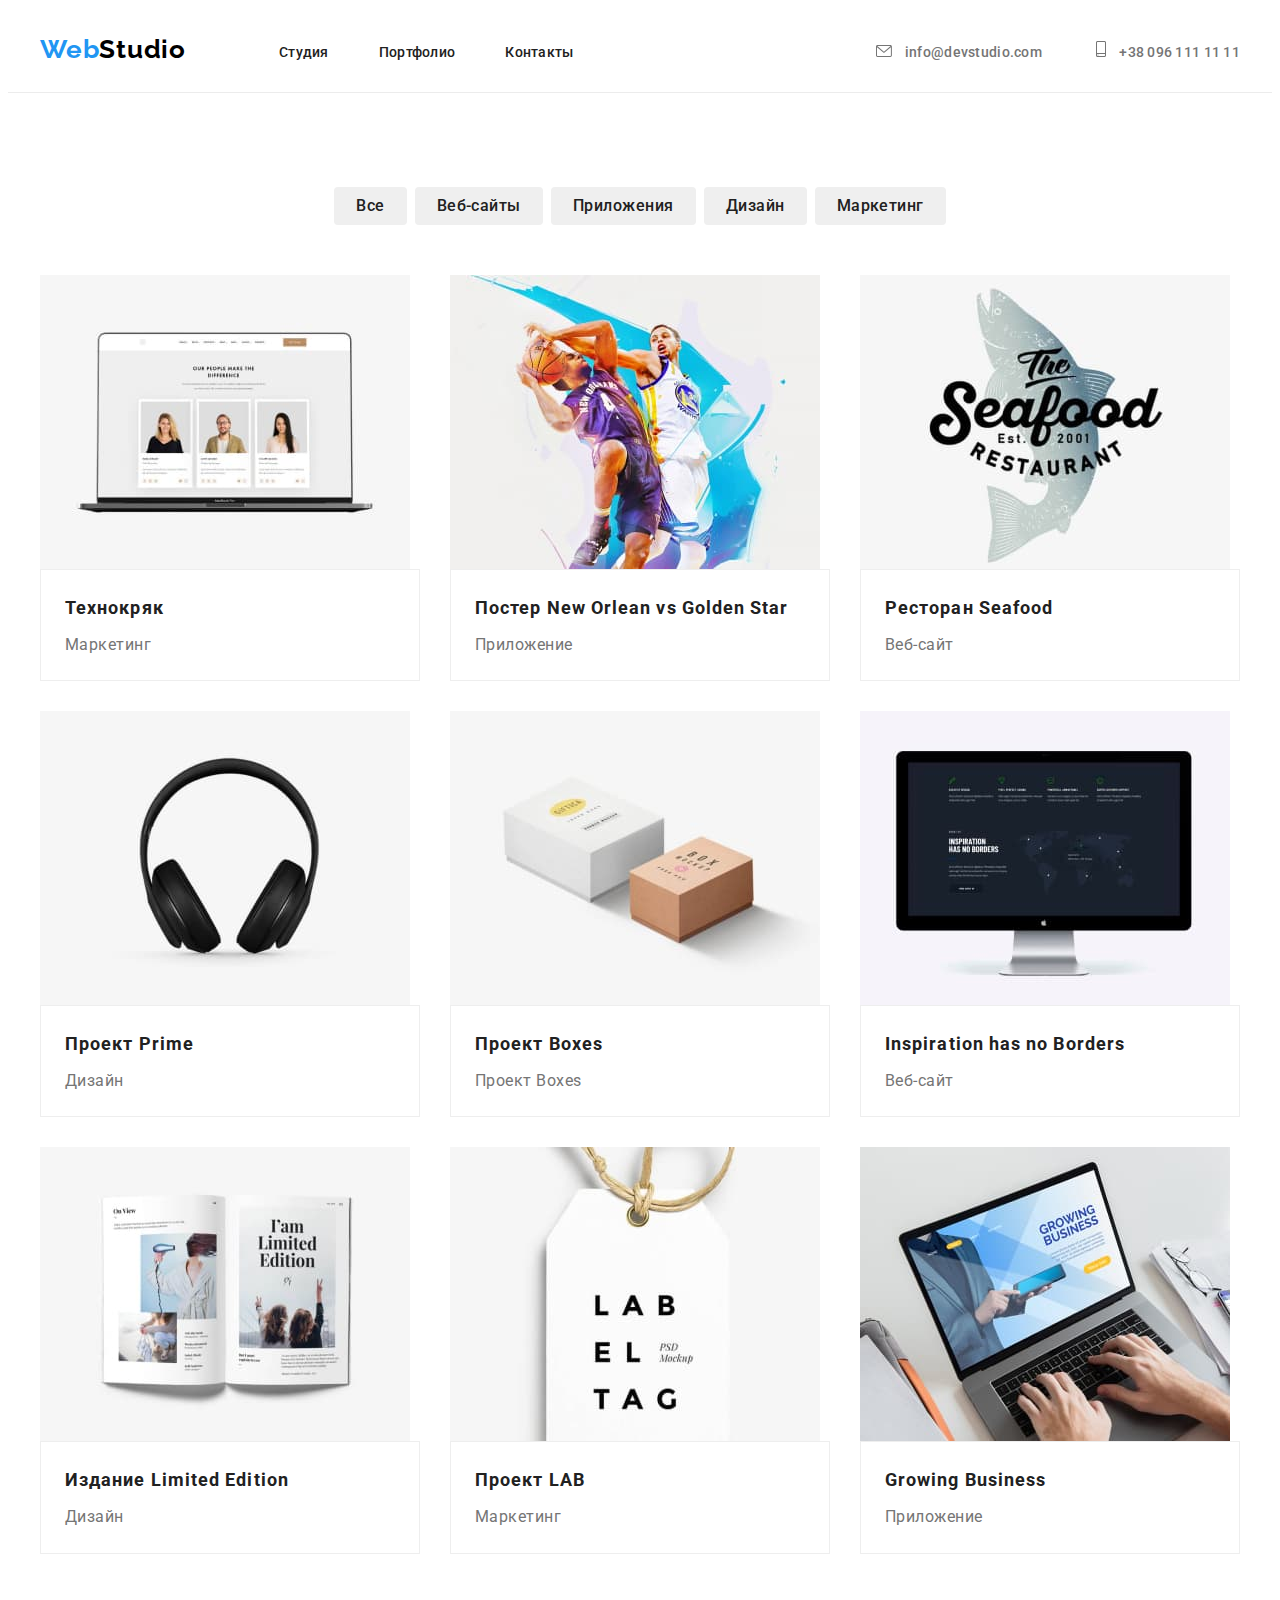
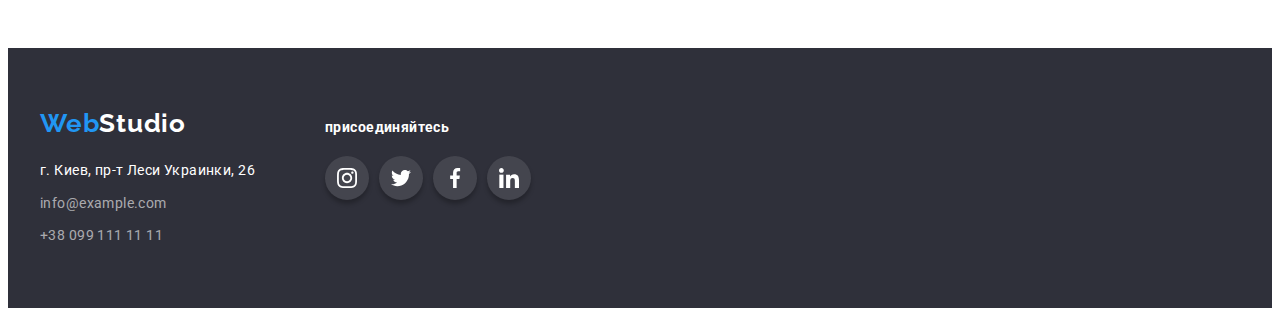
==== portfolio.html @ 057bd434 "add files" ====
<!DOCTYPE html>
<html lang="enru">

<head>
  <meta charset="UTF-8" />
  <meta http-equiv="X-UA-Compatible" content="IE=edge" />
  <meta name="viewport" content="width=device-width, initial-scale=1.0" />
  <title>Document</title>
  <link rel="stylesheet" href="https://cdnjs.cloudflare.com/ajax/libs/modern-normalize/1.1.0/modern-normalize.min.css"
    integrity="sha512-wpPYUAdjBVSE4KJnH1VR1HeZfpl1ub8YT/NKx4PuQ5NmX2tKuGu6U/JRp5y+Y8XG2tV+wKQpNHVUX03MfMFn9Q=="
    crossorigin="anonymous" referrerpolicy="no-referrer" />
  <link href="https://fonts.googleapis.com/css2?family=Raleway:wght@700&family=Roboto:wght@400;500;700;900&display=swap"
    rel="stylesheet" />
  <link rel="stylesheet" href="./css/styles.css" />
</head>

<body>
  <!--Шапка сайта-->
  <header class="header">
    <div class="container header-conteiner">
      <nav class="header-navigation">
        <a href="/" class="header-logo logo link">
          <span class="logo-lft">Web</span><span class="logo-right">Studio</span>
        </a>
        <ul class="site-nav list">
          <li class="header-item">
            <a href="./index.html" class="header-link link">Студия</a>
          </li>
          <li class="header-item">
            <a href="./portfolio.html" class="header-link link">Портфолио</a>
          </li>
          <li class="header-item">
            <a href="" class="header-link link">Контакты</a>
          </li>
        </ul>
      </nav>
      <div class="header-connect">
        <a href="tell:+380961111111" class="header-contact header-tell link">
          <svg class="header-social-icon" width="16" height="12">
            <use href="./images/icons.svg#icon-envelope-hover">
            </use>
          </svg>
          info@devstudio.com</a>
        <a href="tell:+380961111111" class="header-contact header-tell link">
          <svg class="header-social-icon" width="10" height="16">
            <use href="./images/icons.svg#icon-smartphone">
            </use>
          </svg>
          +38 096 111 11 11</a>
      </div>
    </div>
  </header>


  <!--Уникальний контент-->
  <main>
    <!--Види  робот-->
    <section class="work section">
      <div class="container ">
        <ul class="work-list list">
          <li class="button-work"><button class="work-btn" type="button">Все</button></li>
          <li class="button-work"><button class="work-btn" type="button">Веб-сайты</button></li>
          <li class="button-work"><button class="work-btn" type="button">Приложения</button></li>
          <li class="button-work"><button class="work-btn" type="button">Дизайн</button></li>
          <li class="button-work"><button class="work-btn" type="button">Маркетинг</button></li>
        </ul>

        <ul class="example-list list">
          <li class="example-item">
            <img src="./images/project1.jpg" alt="" width="370" />
            <div class="example-box">
              <h3 class="example-caption">Технокряк</h3>
              <p class="example-desk">Маркетинг</p>
            </div>
          </li>
          <li class="example-item">
            <img src="./images/project2.jpg" alt="" width="370" />
            <div class="example-box">
              <h3 class="example-caption">Постер New Orlean vs Golden Star</h3>
              <p class="example-desk">Приложение</p>
            </div>
          </li>
          <li class="example-item">
            <img src="./images/project3.jpg" alt="" width="370" />
            <div class="example-box">
              <h3 class="example-caption">Ресторан Seafood</h3>
              <p class="example-desk">Веб-сайт</p>
            </div>
          </li>
          <li class="example-item">
            <img src="./images/project4.jpg" alt="" width="370" />
            <div class="example-box">
              <h3 class="example-caption">Проект Prime</h3>
              <p class="example-desk">Дизайн</p>
            </div>
          </li>
          <li class="example-item">
            <img src="./images/project5.jpg" alt="" width="370" />
            <div class="example-box">
              <h3 class="example-caption">Проект Boxes</h3>
              <p class="example-desk">Проект Boxes</p>
            </div>
          </li>
          <li class="example-item">
            <img src="./images/project6.jpg" alt="" width="370" />
            <div class="example-box">
              <h3 class="example-caption">Inspiration has no Borders</h3>
              <p class="example-desk">Веб-сайт</p>
            </div>
          </li>
          <li class="example-item">
            <img src="./images/project7.jpg" alt="" width="370" />
            <div class="example-box">
              <h3 class="example-caption">Издание Limited Edition</h3>
              <p class="example-desk">Дизайн</p>
            </div>
          </li>
          <li class="example-item">
            <img src="./images/project8.jpg" alt="" width="370" />
            <div class="example-box">
              <h3 class="example-caption">Проект LAB</h3>
              <p class="example-desk">Маркетинг</p>
            </div>
          </li>
          <li class="example-item">
            <img src="./images/project9.jpg" alt="" width="370" />
            <div class="example-box">
              <h3 class="example-caption">Growing Business</h3>
              <p class="example-desk">Приложение</p>
            </div>
          </li>
        </ul>
      </div>
    </section>
  </main>
  <!--Футер-->
  <footer class="footer">
    <div class="container">
      <ul class="footer-container-list">
        <li class="footer-list-address">
          <a href="/" class="logo link">
            <span class="logo-lft">Web</span><span class="logo-right-footer">Studio</span>
          </a>

          <ul class="footer-list">
            <li class="footer-item">
              <address class="footer-address">
                г. Киев, пр-т Леси Украинки, 26 </address>
            </li>
            <li class="footer-item">
              <a href="mailto:info@example.com" class="footer-mail link">info@example.com</a>
            </li>
            <li class="footer-item">
              <a href="tell:+380991111111" class="footer-tell link">+38 099 111 11 11</a>
            </li>
        </li>
      </ul>

      </li>
      <li class="footer-list-social">
        <h3 class="footer-social-subtitle">
          присоединяйтесь
        </h3>
        <ul class="footer-social-list list">
          <li class="footer-social-item">
            <a href="" class="footer-social-link">
              <svg class="footer-social-icon" width="20" height="20">
                <use href="./images/icons.svg#icon-instagram-2">

                </use>
              </svg>
            </a>
          </li>
          <li class="footer-social-item">
            <a href="" class="footer-social-link">
              <svg class="footer-social-icon" width="20" height="20">
                <use href="./images/icons.svg#icon-twitter-1">

                </use>
              </svg>
            </a>
          </li>
          <li class=" footer-social-item">
            <a href="" class="footer-social-link">
              <svg class="footer-social-icon" width="20" height="20">
                <use href="./images/icons.svg#icon-facebook-1">

                </use>
              </svg>
            </a>
          </li>
          <li class="footer-social-item">
            <a href="" class="footer-social-link">
              <svg class="footer-social-icon" width="20" height="20">
                <use href="./images/icons.svg#icon-linkedin-1">

                </use>
              </svg>
            </a>
          </li>
        </ul>
      </li>
      </ul>
    </div>
  </footer>
</body>

</html>
---- css/styles.css ----
:root {
  --primary-text-color: #212121;
  --primary-title-color: #212121;
  --secondary-text-color: #757575;
  --accent-color: #2196f3;
  --first-logo-color: #2196f3;
  --second-logo-color: #000000;
  --secondary-white-color: #ffffff;
  --third-white-color: rgba(255, 255, 255, 0.6);
}

p,
h1,
h2,
h3,
h4,
h5,
h6 {
  margin: 0;
}

ul {
  margin: 0;
  padding: 0;
  list-style: none;
}
button {
  cursor: pointer;
}
img {
  display: block;
  max-width: 100%;
  height: auto;
}
address {
  font-style: normal;
}

.container {
  width: 1200px;
   padding-left: 15px;
  padding-right: 15px;
  
  margin: 0 auto;
  
}
.section{
  padding-bottom: 94px;
}
.header-conteiner {
  display: flex;
  align-items: center;
}
body {
  font-family: "Roboto", sans-serif;
  color: var(--primary-text-color);
  background-color: #ffffff;
}
.site-nav {
  display: flex;
}
.list {
  list-style: none;
}
.link {
  text-decoration: none;
}

/* site nav */
.header {
 
  border-bottom: 1px solid #ECECEC;
}
.header-logo {
  margin-right: 93px;
  padding-top: 24px;
  padding-bottom: 25px;
  
}
.header-item {
  margin-right: 50px;
  padding-top: 33px;
  padding-bottom: 31px;
}
.header-item:last-child {
  margin-right: 0;
}
.logo-lft {
  font-family: Raleway;
  font-style: normal;
  font-weight: 700;
  font-size: 26px;
  line-height: 1.19;
  letter-spacing: 0.03em;
  color: var(--first-logo-color);
}
.logo-right {
  font-family: Raleway;
  font-style: normal;
  font-weight: 700;
  font-size: 26px;
  line-height: 1.19;
  letter-spacing: 0.03em;
  color: var(--second-logo-color);
}

.logo-right-footer {
  font-family: Raleway;
  font-style: normal;
  font-weight: 700;
  font-size: 26px;
  line-height: 1.19;
  letter-spacing: 0.03em;
  color: var(--secondary-white-color);
}
.header-navigation {
  display: flex;
  align-items: center;
}
.header-link:focus,
.header-link:hover {
  color: var(--accent-color);
}
.header-link {
  font-weight: 500;
  font-size: 14px;
  line-height: 1.14;
  letter-spacing: 0.02em;
  color: var(--primary-text-color);
}
.site-nav {
  
}

.header-connect {
  margin-left: auto;
  padding-top: 33px;
  padding-bottom: 31px;
}
.header-contact{
  margin-right: 50px;
}
  .header-contact:last-child {
    margin-right: 0;
  }
}
.header-mail:focus,
.header-mail:hover {
  color: var(--accent-color);
}
.header-tell:focus,
.header-tell:hover {
  color: var(--accent-color);
}
.header-mail {
  font-weight: 500;
  font-size: 14px;
  line-height: 1.14;
  letter-spacing: 0.02em;
  color: var(--secondary-text-color);
}
.header-tell {
  font-weight: 500;
  font-size: 14px;
  line-height: 1.14;
  letter-spacing: 0.02em;
  color: var(--secondary-text-color);
}
.header-social-icon {
  margin-right: 10px;
  fill: currentColor;
}
/* hero */
.hero {
  background-color: #2F303A;
  background-image: linear-gradient(
    rgba(47, 48, 58, 0.4),
    rgba(47, 48, 58, 0.4)
  ),
  url(../images/hero\ img.jpg);
  background-repeat: no-repeat;
  background-position: center;
  background-size: cover;
  flex-grow: 1;


  
}
.hero-title {
  font-weight: 900;
  font-size: 44px;
  line-height: 1.4;
  text-align: center;
  letter-spacing: 0.06em;
  text-transform: uppercase;
  color: var(--secondary-white-color);
  margin-bottom: 30px;
  width: 696px;
  margin: 0 auto;
  


}
.hero-button {
  font-weight: 700;
  font-size: 16px;
  line-height: 1.9;
  display: flex;
  align-items: center;
  text-align: center;
  letter-spacing: 0.06em;
  color: var(--secondary-white-color);
  background: var(--accent-color);
  padding-top: 10px;
  padding-bottom: 10px;
  padding-left: 32px;
  padding-right: 32px;
  margin: 0 auto;
  margin-top: 30px;
  
 Radius: 4px

 rgba(0, 0, 0, 0.25)

}
.hero-right {
  padding-top: 200px;
  padding-bottom: 200px;
  

}
/* feature */
.feature {
  
  padding-top: 74px;
  
}

.visually-hidden {
    position: absolute;
    width: 1px;
    height: 1px;
    margin: -1px;
    border: 0;
    padding: 0;
    white-space: nowrap;
    clip-path: inset(100%);
    clip: rect(0 0 0 0);
    overflow: hidden;
}
.feature-link {
  display: flex;
  justify-content: center;
  padding-top: 25px;
  padding-bottom: 25px;
}
.feature-icon {
 
}
.feature-container {
  width: 270px;
  height: 120px;
  background-color: #F5F4FA;
  border-radius: 4px;
  margin-bottom: 30px;
}
.feature-icon {
  width: 270px;
  height: 120px;
  background-color: #F5F4FA;
  margin-bottom: 30px;
  background-size: 70px 70px;
  background-repeat: no-repeat;
  background-position: center;
}
.icon-antena {
background-image: url("../images/antenna\ 1.svg");

}
.icon-clock {
background-image: url("../images/clock\ 1.svg");
}
.icon-diagram {
  background-image: url("../images/diagram\ 1.svg");
}
.icon-astronavt {
  background-image: url("../images/astronaut\ 1.svg");
}
.feature-subtitle {
font-family: Roboto;
font-size: 14px;
font-style: normal;
font-weight: 700;
line-height: 1.14;
letter-spacing: 0.03em;
text-align: left;
color: var(--primary-title-color);

  
}
.feature-list{
   display: flex;
}
.feature-item {
  margin-right: 30px;
}
.feature-item:last-child {
  margin-right: 30px;
}
.feature-subtitle {
  margin-bottom: 10px;
}
.feature-text {
  font-weight: normal;
  font-size: 14px;
  line-height: 1.7;
  letter-spacing: 0.03em;
  color: var(--secondary-text-color);
}

/* classes-title */
.title {
  font-weight: 700;
  font-size: 36px;
  line-height: 1.16;
  text-align: center;
  letter-spacing: 0.03em;
  color: var(--primary-title-color);
  margin-bottom: 50px;
}
.classes-title {
  
}
.classes-section {
   padding-left: 15px;
  padding-right: 15px;
}
.classes-list {
  display: flex;
}
.classes-item:not(:last-child) {
  margin-right: 30px;
}

/* command */
.command {
  padding-top: 94px;
  background-color: #F5F4FA;
  box-shadow: 0px, 4px rgba(0, 0, 0, 0.25);
}
.command-title {

}
.command-list {
  display: flex;
  flex-wrap: wrap;
  margin-right: -30px;
  margin-bottom: -3px;
}
.command-description {
  padding-top: 30px;
  padding-bottom: 30px;
}
.command-item {
  flex-basis: calc(100% / 4 - 30px);
  margin-right: 30px;
  margin-bottom: 3px;
  background-color: var(--secondary-white-color);
  box-shadow:  0px 2px 1px rgba(0, 0, 0, 0.2), 0px 1px 1px rgba(0, 0, 0, 0.14),
0px 1px 3px rgba(0, 0, 0, 0.12);
}
.command-subtitle {
  font-weight: 500;
  font-size: 16px;
  line-height: 1.19;
  text-align: center;
  letter-spacing: 0.03em;
  color: var(--primary-text-color);
  margin-bottom: 10px;
}
.command-desk {
  font-weight: normal;
  font-size: 16px;
  line-height: 1.19;
  text-align: center;
  letter-spacing: 0.03em;
  color: var(--secondary-text-color);
  margin-bottom: 16px;
}
.command-social-list {
  display: flex;
  justify-content: center;
}
.command-social-item {
width: 44px;
height: 44px;
}
.command-social-item + .command-social-item {
margin-left: 10px;
}
.command-social-link {
  width: 100%;
  height: 100%;
  display: flex;
  align-items: center;
  justify-content: center;
  border-radius: 50%;
  color: #AFB1B8;
 
  
}
.command-social-icon {
  fill: currentColor;
}

.command-social-link:hover,
.command-social-link:focus {
  background-color:var(--accent-color);
  color: #ffffff;
  
}

/* clients*/
.clients-container {
  padding-top: 94px;
}
.clients-list {
  display: flex;
  justify-content: center;
}
.clients-item:not(last-child) {
  margin-right: 30px;
}
.clients-item {
  width: 170px;
  height: 92px;
  border: 1px solid #AFB1B8;
  border-radius: 4px;
}
.clients-link {
  width: 100%;
  height: 100%;
  display: flex;
  align-items: center;
  justify-content: center;
  color: #AFB1B8;
}
.clients-link:hover,
.clients-link:focus {
color: var(--accent-color);
border: 1px solid var(--accent-color);
}
.clients-icon {
  fill: currentColor;
  width: 106px;
  height: 60px;
}

/* footer*/
.footer {
  
  background-color: #2F303A;
  

}
.footer-container-list {
  display: flex;
}

.footer-list {
  margin-top: 20px;
  
}
.footer-address {
  font-style: normal;
  font-weight: normal;
  font-size: 14px;
  line-height: 1.7;
  letter-spacing: 0.03em;
  color: var(--secondary-white-color);
}
.footer-mail {
  font-style: normal;
  font-weight: normal;
  font-size: 14px;
  line-height: 1.7;
  letter-spacing: 0.03em;
  color: var(--third-white-color);
}
.footer-tell {
  font-style: normal;
  font-weight: normal;
  font-size: 14px;
  line-height: 1.7;
  letter-spacing: 0.03em;
  color: var(--third-white-color);
}

.footer-item {
  margin-bottom: 9px;
}
.footer-item:last-child {
  margin-bottom: 0;
}
.footer-social-subtitle {
font-size: 14px;
font-style: normal;
font-weight: 700;
line-height: 1.14;
letter-spacing: 0.03em;
text-align: left;
color: var(--secondary-white-color);
margin-bottom: 20px;

}
.footer-list-address {
padding-top: 60px;
 padding-bottom: 60px;
  }
.footer-list-social {
  padding-top: 72px;
  padding-bottom: 100px;
  margin-left: 70px;
}
.footer-social-list {
  display: flex;
  justify-content: center;
}
.footer-social-item {
width: 44px;
height: 44px;
}
.footer-social-item + .footer-social-item {
margin-left: 10px;
}
.footer-social-link {
  width: 100%;
  height: 100%;
  display: flex;
  align-items: center;
  justify-content: center;
  border-radius: 50%;
  color: #ffffff;
  background-color: rgba(255, 255, 255, 0.1);
  box-shadow: 0px 4px 4px rgba(0, 0, 0, 0.25);
 
  
}
.footer-social-icon {
  fill: currentColor;
}

.footer-social-link:hover,
.footer-social-link:focus {
  background-color:var(--accent-color);
  color: #ffffff;
  
}

/*-------PORTFOLIO------*/

/* work */
.work {
  padding-top: 94px;
  
}


 .work-list {
   display: flex;
   justify-content: center;
   margin-bottom: 50px;

 }
   

.work-btn {
  font-family: Roboto;
  font-style: normal;
  font-weight: 500;
  font-size: 16px;
  line-height: 1.6;
  text-align: center;
  letter-spacing: 0.03em;
  color: var(--primary-text-color);
  padding-top: 6px;
  padding-bottom: 6px;
  padding-right:22px;
  padding-left: 22px;
  Border: none;
  border-radius: 4px;
  }
  .button-work {
   margin-right: 8px;
   border-radius: 4px;
   
  }
  .button-work:focus,
  .button-work:hover {
    
   box-shadow: 0px 1px 1px rgba(0, 0, 0, 0.12), 0px 4px 4px rgba(0, 0, 0, 0.06),
    1px 4px 6px rgba(0, 0, 0, 0.16);
    color: var(--secondary-color);
  
  }
  .work-btn:focus,
  .work-btn:hover {
    color: var(--secondary-white-color);
    background-color: var(--accent-color);
    
  }
  
  
  .button-work:last-child {
    margin-right: 0;
  }
    

.example-list {
  display: flex;
   flex-wrap: wrap;
   margin-bottom: -30px;
  margin-right: -30px;
 
}
.example-item {
  flex-basis: calc(100% / 3 - 30px);
  margin-bottom: 30px;
  margin-right: 30px;
  }
  .example-item:hover,
  .example-item:focus {
  box-shadow: 0px 1px 1px rgba(0, 0, 0, 0.12), 0px 4px 4px rgba(0, 0, 0, 0.06),
    1px 4px 6px rgba(0, 0, 0, 0.16);   
  }
  .example-box {
     padding-top: 20px; 
    padding-bottom: 20px;
    padding-left: 24px;
    padding-right: 24px;
    border: 1px solid #EEEEEE;
  }
.example-caption {
  font-weight: b700;
  font-size: 18px;
  line-height: 2;
  letter-spacing: 0.06em;
  color: var(--primary-text-color);
  margin-bottom: 4px;
  
}
.example-desk {
  font-weight: normal;
  font-size: 16px;
  line-height: 1.9;
  letter-spacing: 0.03em;
  color: var(--secondary-text-color);
}
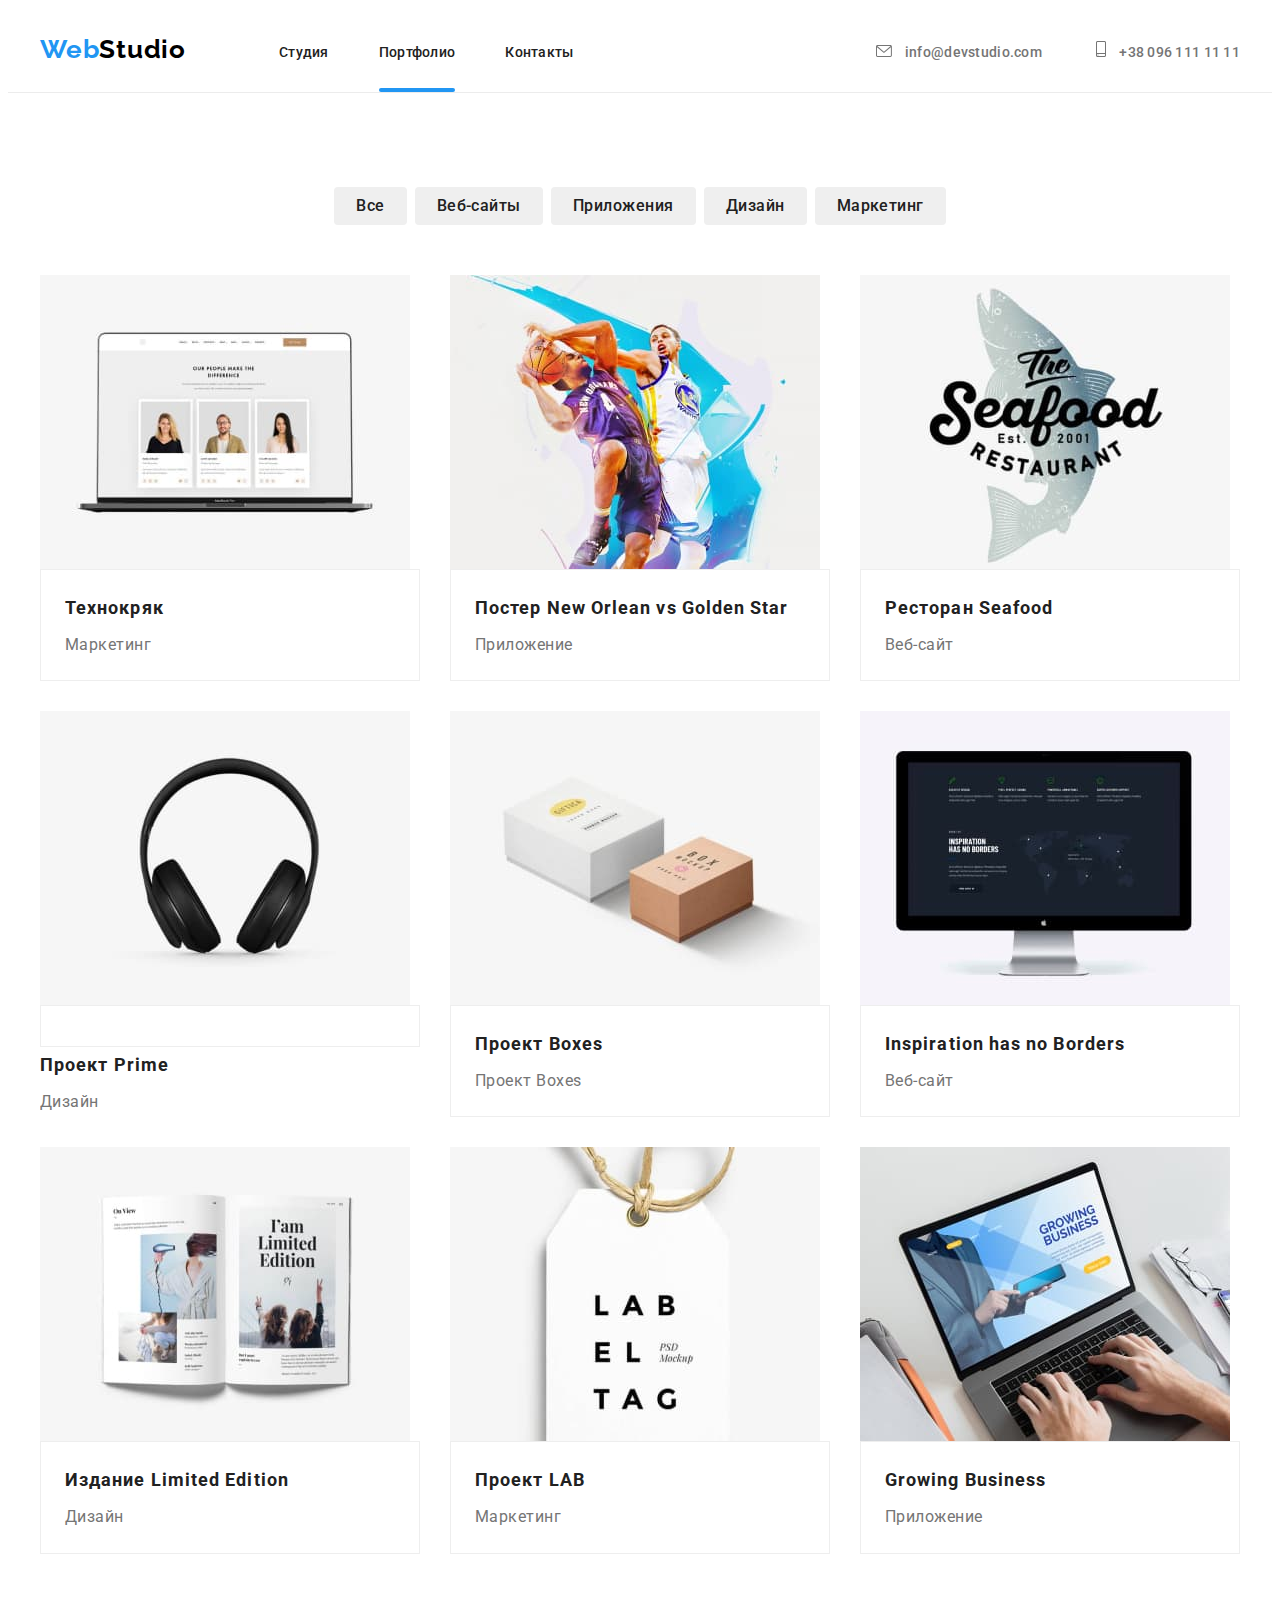
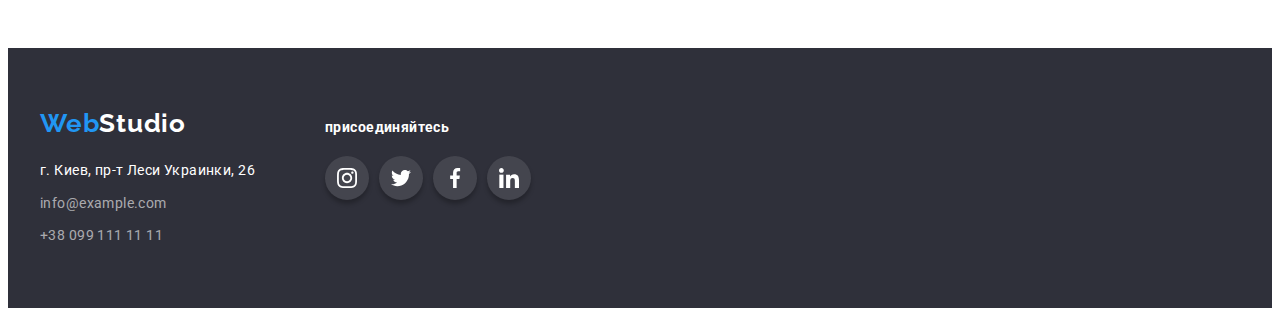
==== commit 9a9668b4: "add css" ====
--- a/portfolio.html
+++ b/portfolio.html
@@ -27,7 +27,7 @@
             <a href="./index.html" class="header-link link">Студия</a>
           </li>
           <li class="header-item">
-            <a href="./portfolio.html" class="header-link link">Портфолио</a>
+            <a href="./portfolio.html" class="header-link current link">Портфолио</a>
           </li>
           <li class="header-item">
             <a href="" class="header-link link">Контакты</a>
@@ -67,63 +67,127 @@
 
         <ul class="example-list list">
           <li class="example-item">
-            <img src="./images/project1.jpg" alt="" width="370" />
+            <div class="example-item-wrap">
+              <img src="./images/project1.jpg" alt="" width="370" />
+              <p class="example-top-text">
+                Технокряк это современная площадка распространения коронавируса. Компании используют эту платформу для
+                цифрового
+                шпионажа и атак на защищённые сервера конкурентов.
+              </p>
+            </div>
             <div class="example-box">
               <h3 class="example-caption">Технокряк</h3>
               <p class="example-desk">Маркетинг</p>
             </div>
           </li>
           <li class="example-item">
-            <img src="./images/project2.jpg" alt="" width="370" />
+            <div class="example-item-wrap">
+              <img src="./images/project2.jpg" alt="" width="370" />
+              <p class="example-top-text">
+                Технокряк это современная площадка распространения коронавируса. Компании используют эту платформу для
+                цифрового
+                шпионажа и атак на защищённые сервера конкурентов.
+              </p>
+            </div>
             <div class="example-box">
               <h3 class="example-caption">Постер New Orlean vs Golden Star</h3>
               <p class="example-desk">Приложение</p>
             </div>
           </li>
           <li class="example-item">
-            <img src="./images/project3.jpg" alt="" width="370" />
+            <div class="example-item-wrap">
+              <img src="./images/project3.jpg" alt="" width="370" />
+              <p class="example-top-text">
+                Технокряк это современная площадка распространения коронавируса. Компании используют эту платформу для
+                цифрового
+                шпионажа и атак на защищённые сервера конкурентов.
+              </p>
+            </div>
             <div class="example-box">
               <h3 class="example-caption">Ресторан Seafood</h3>
               <p class="example-desk">Веб-сайт</p>
-            </div>
-          </li>
-          <li class="example-item">
-            <img src="./images/project4.jpg" alt="" width="370" />
-            <div class="example-box">
+
+            </div>
+          </li>
+          <li class="example-item">
+            <div class="example-item-wrap">
+              <img src="./images/project4.jpg" alt="" width="370" />
+              <div class="example-box">
+                <p class="example-top-text">
+                  Технокряк это современная площадка распространения коронавируса. Компании используют эту платформу для
+                  цифрового
+                  шпионажа и атак на защищённые сервера конкурентов.
+                </p>
+              </div>
               <h3 class="example-caption">Проект Prime</h3>
               <p class="example-desk">Дизайн</p>
             </div>
           </li>
           <li class="example-item">
-            <img src="./images/project5.jpg" alt="" width="370" />
+            <div class="example-item-wrap">
+              <img src="./images/project5.jpg" alt="" width="370" />
+              <p class="example-top-text">
+                Технокряк это современная площадка распространения коронавируса. Компании используют эту платформу для
+                цифрового
+                шпионажа и атак на защищённые сервера конкурентов.
+              </p>
+            </div>
             <div class="example-box">
               <h3 class="example-caption">Проект Boxes</h3>
               <p class="example-desk">Проект Boxes</p>
             </div>
           </li>
           <li class="example-item">
-            <img src="./images/project6.jpg" alt="" width="370" />
+            <div class="example-item-wrap">
+              <img src="./images/project6.jpg" alt="" width="370" />
+              <p class="example-top-text">
+                Технокряк это современная площадка распространения коронавируса. Компании используют эту платформу для
+                цифрового
+                шпионажа и атак на защищённые сервера конкурентов.
+              </p>
+            </div>
             <div class="example-box">
               <h3 class="example-caption">Inspiration has no Borders</h3>
               <p class="example-desk">Веб-сайт</p>
             </div>
           </li>
           <li class="example-item">
-            <img src="./images/project7.jpg" alt="" width="370" />
+            <div class="example-item-wrap">
+              <img src="./images/project7.jpg" alt="" width="370" />
+              <p class="example-top-text">
+                Технокряк это современная площадка распространения коронавируса. Компании используют эту платформу для
+                цифрового
+                шпионажа и атак на защищённые сервера конкурентов.
+              </p>
+            </div>
             <div class="example-box">
               <h3 class="example-caption">Издание Limited Edition</h3>
               <p class="example-desk">Дизайн</p>
             </div>
           </li>
           <li class="example-item">
-            <img src="./images/project8.jpg" alt="" width="370" />
+            <div class="example-item-wrap">
+              <img src="./images/project8.jpg" alt="" width="370" />
+              <p class="example-top-text">
+                Технокряк это современная площадка распространения коронавируса. Компании используют эту платформу для
+                цифрового
+                шпионажа и атак на защищённые сервера конкурентов.
+              </p>
+            </div>
             <div class="example-box">
               <h3 class="example-caption">Проект LAB</h3>
               <p class="example-desk">Маркетинг</p>
             </div>
           </li>
           <li class="example-item">
-            <img src="./images/project9.jpg" alt="" width="370" />
+            <div class="example-item-wrap">
+              <img src="./images/project9.jpg" alt="" width="370" />
+              <p class="example-top-text">
+                Технокряк это современная площадка распространения коронавируса. Компании используют эту платформу для
+                цифрового
+                шпионажа и атак на защищённые сервера конкурентов.
+              </p>
+            </div>
             <div class="example-box">
               <h3 class="example-caption">Growing Business</h3>
               <p class="example-desk">Приложение</p>
--- a/css/styles.css
+++ b/css/styles.css
@@ -38,13 +38,12 @@
 
 .container {
   width: 1200px;
-   padding-left: 15px;
+  padding-left: 15px;
   padding-right: 15px;
-  
+
   margin: 0 auto;
-  
-}
-.section{
+}
+.section {
   padding-bottom: 94px;
 }
 .header-conteiner {
@@ -68,19 +67,18 @@
 
 /* site nav */
 .header {
- 
-  border-bottom: 1px solid #ECECEC;
+  border-bottom: 1px solid #ececec;
 }
 .header-logo {
   margin-right: 93px;
   padding-top: 24px;
   padding-bottom: 25px;
-  
 }
 .header-item {
   margin-right: 50px;
   padding-top: 33px;
   padding-bottom: 31px;
+  position: relative;
 }
 .header-item:last-child {
   margin-right: 0;
@@ -121,15 +119,25 @@
 .header-link:hover {
   color: var(--accent-color);
 }
+.header-link.current::after {
+  content: "";
+  width: 100%;
+  height: 4px;
+  background-color: var(--accent-color);
+  border-radius: 2px;
+  position: absolute;
+  left: 0;
+  bottom: 0;
+}
 .header-link {
   font-weight: 500;
   font-size: 14px;
   line-height: 1.14;
   letter-spacing: 0.02em;
   color: var(--primary-text-color);
+  transition: color 250ms cubic-bezier(0.4, 0, 0.2, 1);
 }
 .site-nav {
-  
 }
 
 .header-connect {
@@ -137,13 +145,14 @@
   padding-top: 33px;
   padding-bottom: 31px;
 }
-.header-contact{
+.header-contact {
   margin-right: 50px;
-}
-  .header-contact:last-child {
-    margin-right: 0;
-  }
-}
+  transition: color 250ms cubic-bezier(0.4, 0, 0.2, 1);
+}
+.header-contact:last-child {
+  margin-right: 0;
+}
+
 .header-mail:focus,
 .header-mail:hover {
   color: var(--accent-color);
@@ -172,19 +181,16 @@
 }
 /* hero */
 .hero {
-  background-color: #2F303A;
+  background-color: #2f303a;
   background-image: linear-gradient(
-    rgba(47, 48, 58, 0.4),
-    rgba(47, 48, 58, 0.4)
-  ),
-  url(../images/hero\ img.jpg);
+      rgba(47, 48, 58, 0.4),
+      rgba(47, 48, 58, 0.4)
+    ),
+    url(../images/hero\ img.jpg);
   background-repeat: no-repeat;
   background-position: center;
   background-size: cover;
   flex-grow: 1;
-
-
-  
 }
 .hero-title {
   font-weight: 900;
@@ -197,9 +203,6 @@
   margin-bottom: 30px;
   width: 696px;
   margin: 0 auto;
-  
-
-
 }
 .hero-button {
   font-weight: 700;
@@ -217,36 +220,75 @@
   padding-right: 32px;
   margin: 0 auto;
   margin-top: 30px;
-  
- Radius: 4px
-
- rgba(0, 0, 0, 0.25)
-
+
+  radius: 4px rgba(0, 0, 0, 0.25);
 }
 .hero-right {
   padding-top: 200px;
   padding-bottom: 200px;
-  
-
+}
+
+.backdrop {
+  width: 100vw;
+  height: 100vh;
+  background-color: rgba(0, 0, 0, 0.2);
+  position: fixed;
+  top: 0;
+  left: 0;
+  transition: opacity 300ms visibilite 300ms;
+}
+.backdrop.is-hidden.modal {
+  transform: scale(1.5) rotate(270deg);
+}
+.modal {
+  width: 528px;
+  min-height: 581px;
+  background-color: #ffffff;
+  border-radius: 4px;
+  position: absolute;
+  top: 50%;
+  left: 50%;
+  transform: translate(-50%, -50%);
+  transition: opacity 300ms;
+}
+.modal-close {
+  position: absolute;
+  top: 8px;
+  right: 8px;
+  width: 30px;
+  height: 30px;
+  background-color: transparent;
+  border: 1px solid rgba(0, 0, 0, 0.1);
+  border-radius: 50%;
+  display: flex;
+  align-items: center;
+  justify-content: center;
+}
+.close-icon {
+  width: 18px;
+  height: 18px;
+}
+.is-hidden {
+  visibility: hidden;
+  opacity: 0;
+  pointer-events: none;
 }
 /* feature */
 .feature {
-  
   padding-top: 74px;
-  
 }
 
 .visually-hidden {
-    position: absolute;
-    width: 1px;
-    height: 1px;
-    margin: -1px;
-    border: 0;
-    padding: 0;
-    white-space: nowrap;
-    clip-path: inset(100%);
-    clip: rect(0 0 0 0);
-    overflow: hidden;
+  position: absolute;
+  width: 1px;
+  height: 1px;
+  margin: -1px;
+  border: 0;
+  padding: 0;
+  white-space: nowrap;
+  clip-path: inset(100%);
+  clip: rect(0 0 0 0);
+  overflow: hidden;
 }
 .feature-link {
   display: flex;
@@ -255,30 +297,28 @@
   padding-bottom: 25px;
 }
 .feature-icon {
- 
 }
 .feature-container {
   width: 270px;
   height: 120px;
-  background-color: #F5F4FA;
+  background-color: #f5f4fa;
   border-radius: 4px;
   margin-bottom: 30px;
 }
 .feature-icon {
   width: 270px;
   height: 120px;
-  background-color: #F5F4FA;
+  background-color: #f5f4fa;
   margin-bottom: 30px;
   background-size: 70px 70px;
   background-repeat: no-repeat;
   background-position: center;
 }
 .icon-antena {
-background-image: url("../images/antenna\ 1.svg");
-
+  background-image: url("../images/antenna\ 1.svg");
 }
 .icon-clock {
-background-image: url("../images/clock\ 1.svg");
+  background-image: url("../images/clock\ 1.svg");
 }
 .icon-diagram {
   background-image: url("../images/diagram\ 1.svg");
@@ -287,19 +327,17 @@
   background-image: url("../images/astronaut\ 1.svg");
 }
 .feature-subtitle {
-font-family: Roboto;
-font-size: 14px;
-font-style: normal;
-font-weight: 700;
-line-height: 1.14;
-letter-spacing: 0.03em;
-text-align: left;
-color: var(--primary-title-color);
-
-  
-}
-.feature-list{
-   display: flex;
+  font-family: Roboto;
+  font-size: 14px;
+  font-style: normal;
+  font-weight: 700;
+  line-height: 1.14;
+  letter-spacing: 0.03em;
+  text-align: left;
+  color: var(--primary-title-color);
+}
+.feature-list {
+  display: flex;
 }
 .feature-item {
   margin-right: 30px;
@@ -329,10 +367,9 @@
   margin-bottom: 50px;
 }
 .classes-title {
-  
 }
 .classes-section {
-   padding-left: 15px;
+  padding-left: 15px;
   padding-right: 15px;
 }
 .classes-list {
@@ -340,16 +377,37 @@
 }
 .classes-item:not(:last-child) {
   margin-right: 30px;
+}
+.thumb {
+  position: relative;
+}
+.classes-dir {
+  background-color: rgba(47, 48, 58, 0.8);
+  box-shadow: 0px 4px 4px rgba(0, 0, 0, 0.25);
+  width: 370px;
+  height: 70px;
+  display: flex;
+  align-items: center;
+  justify-content: center;
+  position: absolute;
+  left: 0;
+  bottom: 0;
+}
+.classes-label {
+  font-size: 14px;
+  font-style: normal;
+  font-weight: 700;
+  line-height: 1.14;
+  color: var(--secondary-white-color);
 }
 
 /* command */
 .command {
   padding-top: 94px;
-  background-color: #F5F4FA;
+  background-color: #f5f4fa;
   box-shadow: 0px, 4px rgba(0, 0, 0, 0.25);
 }
 .command-title {
-
 }
 .command-list {
   display: flex;
@@ -366,8 +424,8 @@
   margin-right: 30px;
   margin-bottom: 3px;
   background-color: var(--secondary-white-color);
-  box-shadow:  0px 2px 1px rgba(0, 0, 0, 0.2), 0px 1px 1px rgba(0, 0, 0, 0.14),
-0px 1px 3px rgba(0, 0, 0, 0.12);
+  box-shadow: 0px 2px 1px rgba(0, 0, 0, 0.2), 0px 1px 1px rgba(0, 0, 0, 0.14),
+    0px 1px 3px rgba(0, 0, 0, 0.12);
 }
 .command-subtitle {
   font-weight: 500;
@@ -392,11 +450,11 @@
   justify-content: center;
 }
 .command-social-item {
-width: 44px;
-height: 44px;
+  width: 44px;
+  height: 44px;
 }
 .command-social-item + .command-social-item {
-margin-left: 10px;
+  margin-left: 10px;
 }
 .command-social-link {
   width: 100%;
@@ -405,9 +463,8 @@
   align-items: center;
   justify-content: center;
   border-radius: 50%;
-  color: #AFB1B8;
- 
-  
+  color: #afb1b8;
+  transition: color 250ms cubic-bezier(0.4, 0, 0.2, 1);
 }
 .command-social-icon {
   fill: currentColor;
@@ -415,9 +472,8 @@
 
 .command-social-link:hover,
 .command-social-link:focus {
-  background-color:var(--accent-color);
+  background-color: var(--accent-color);
   color: #ffffff;
-  
 }
 
 /* clients*/
@@ -434,7 +490,7 @@
 .clients-item {
   width: 170px;
   height: 92px;
-  border: 1px solid #AFB1B8;
+  border: 1px solid #afb1b8;
   border-radius: 4px;
 }
 .clients-link {
@@ -443,12 +499,13 @@
   display: flex;
   align-items: center;
   justify-content: center;
-  color: #AFB1B8;
+  color: #afb1b8;
+  transition: background-color 250ms cubic-bezier(0.4, 0, 0.2, 1);
 }
 .clients-link:hover,
 .clients-link:focus {
-color: var(--accent-color);
-border: 1px solid var(--accent-color);
+  color: var(--accent-color);
+  border: 1px solid var(--accent-color);
 }
 .clients-icon {
   fill: currentColor;
@@ -458,10 +515,7 @@
 
 /* footer*/
 .footer {
-  
-  background-color: #2F303A;
-  
-
+  background-color: #2f303a;
 }
 .footer-container-list {
   display: flex;
@@ -469,7 +523,6 @@
 
 .footer-list {
   margin-top: 20px;
-  
 }
 .footer-address {
   font-style: normal;
@@ -503,20 +556,19 @@
   margin-bottom: 0;
 }
 .footer-social-subtitle {
-font-size: 14px;
-font-style: normal;
-font-weight: 700;
-line-height: 1.14;
-letter-spacing: 0.03em;
-text-align: left;
-color: var(--secondary-white-color);
-margin-bottom: 20px;
-
+  font-size: 14px;
+  font-style: normal;
+  font-weight: 700;
+  line-height: 1.14;
+  letter-spacing: 0.03em;
+  text-align: left;
+  color: var(--secondary-white-color);
+  margin-bottom: 20px;
 }
 .footer-list-address {
-padding-top: 60px;
- padding-bottom: 60px;
-  }
+  padding-top: 60px;
+  padding-bottom: 60px;
+}
 .footer-list-social {
   padding-top: 72px;
   padding-bottom: 100px;
@@ -527,11 +579,11 @@
   justify-content: center;
 }
 .footer-social-item {
-width: 44px;
-height: 44px;
+  width: 44px;
+  height: 44px;
 }
 .footer-social-item + .footer-social-item {
-margin-left: 10px;
+  margin-left: 10px;
 }
 .footer-social-link {
   width: 100%;
@@ -543,8 +595,7 @@
   color: #ffffff;
   background-color: rgba(255, 255, 255, 0.1);
   box-shadow: 0px 4px 4px rgba(0, 0, 0, 0.25);
- 
-  
+  transition: background-color 250ms cubic-bezier(0.4, 0, 0.2, 1);
 }
 .footer-social-icon {
   fill: currentColor;
@@ -552,9 +603,8 @@
 
 .footer-social-link:hover,
 .footer-social-link:focus {
-  background-color:var(--accent-color);
+  background-color: var(--accent-color);
   color: #ffffff;
-  
 }
 
 /*-------PORTFOLIO------*/
@@ -562,17 +612,13 @@
 /* work */
 .work {
   padding-top: 94px;
-  
-}
-
-
- .work-list {
-   display: flex;
-   justify-content: center;
-   margin-bottom: 50px;
-
- }
-   
+}
+
+.work-list {
+  display: flex;
+  justify-content: center;
+  margin-bottom: 50px;
+}
 
 .work-btn {
   font-family: Roboto;
@@ -585,61 +631,81 @@
   color: var(--primary-text-color);
   padding-top: 6px;
   padding-bottom: 6px;
-  padding-right:22px;
+  padding-right: 22px;
   padding-left: 22px;
-  Border: none;
+  border: none;
   border-radius: 4px;
-  }
-  .button-work {
-   margin-right: 8px;
-   border-radius: 4px;
-   
-  }
-  .button-work:focus,
-  .button-work:hover {
-    
-   box-shadow: 0px 1px 1px rgba(0, 0, 0, 0.12), 0px 4px 4px rgba(0, 0, 0, 0.06),
+}
+.button-work {
+  margin-right: 8px;
+  border-radius: 4px;
+  transition: color 250ms cubic-bezier(0.4, 0, 0.2, 1);
+}
+.button-work:focus,
+.button-work:hover {
+  box-shadow: 0px 1px 1px rgba(0, 0, 0, 0.12), 0px 4px 4px rgba(0, 0, 0, 0.06),
     1px 4px 6px rgba(0, 0, 0, 0.16);
-    color: var(--secondary-color);
-  
-  }
-  .work-btn:focus,
-  .work-btn:hover {
-    color: var(--secondary-white-color);
-    background-color: var(--accent-color);
-    
-  }
-  
-  
-  .button-work:last-child {
-    margin-right: 0;
-  }
-    
+  color: var(--secondary-color);
+}
+.work-btn:focus,
+.work-btn:hover {
+  color: var(--secondary-white-color);
+  background-color: var(--accent-color);
+}
+
+.button-work:last-child {
+  margin-right: 0;
+}
 
 .example-list {
   display: flex;
-   flex-wrap: wrap;
-   margin-bottom: -30px;
+  flex-wrap: wrap;
+  margin-bottom: -30px;
   margin-right: -30px;
- 
 }
 .example-item {
   flex-basis: calc(100% / 3 - 30px);
   margin-bottom: 30px;
   margin-right: 30px;
-  }
-  .example-item:hover,
-  .example-item:focus {
+  transition-duration: 250ms;
+  transition-timing-function: cubic-bezier(0.4, 0, 0.2, 1);
+}
+.example-item:hover,
+.example-item:focus {
   box-shadow: 0px 1px 1px rgba(0, 0, 0, 0.12), 0px 4px 4px rgba(0, 0, 0, 0.06),
-    1px 4px 6px rgba(0, 0, 0, 0.16);   
-  }
-  .example-box {
-     padding-top: 20px; 
-    padding-bottom: 20px;
-    padding-left: 24px;
-    padding-right: 24px;
-    border: 1px solid #EEEEEE;
-  }
+    1px 4px 6px rgba(0, 0, 0, 0.16);
+}
+.example-item-wrap {
+  position: relative;
+  overflow: hidden;
+}
+.example-top-text {
+  font-size: 18px;
+  font-style: normal;
+  font-weight: 400;
+  line-height: 1.5;
+  letter-spacing: 0.03em;
+  text-align: left;
+  color: var(--secondary-white-color);
+  background-color: rgba(33, 150, 243, 0.9);
+  padding: 63px 24px;
+  height: 100%;
+  position: absolute;
+  top: 0;
+  left: 0;
+  transform: translateY(100%);
+  transition: transform 300ms;
+}
+.example-item:hover .example-top-text {
+  transform: translateY(0);
+}
+.example-box {
+  padding-top: 20px;
+  padding-bottom: 20px;
+  padding-left: 24px;
+  padding-right: 24px;
+  border: 1px solid #eeeeee;
+}
 .example-caption {
   font-weight: b700;
   font-size: 18px;
@@ -647,7 +713,6 @@
   letter-spacing: 0.06em;
   color: var(--primary-text-color);
   margin-bottom: 4px;
-  
 }
 .example-desk {
   font-weight: normal;
